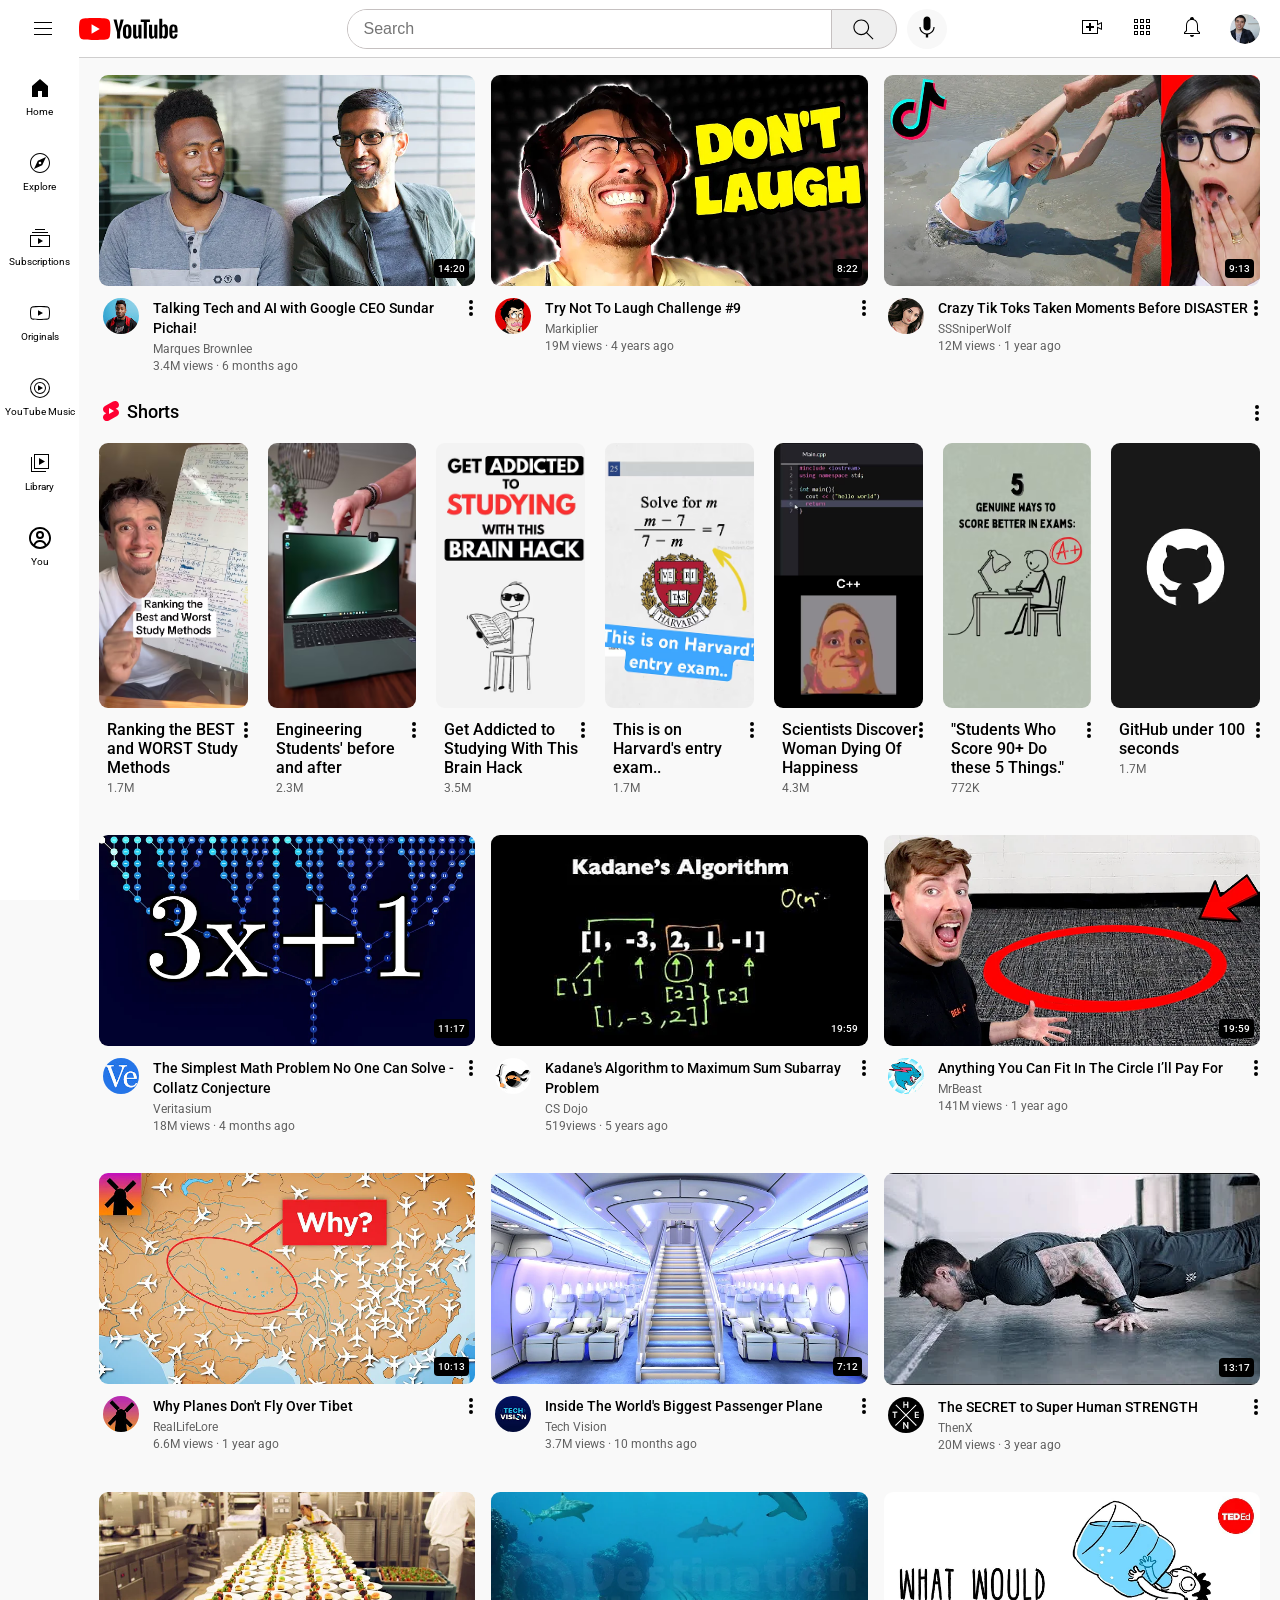
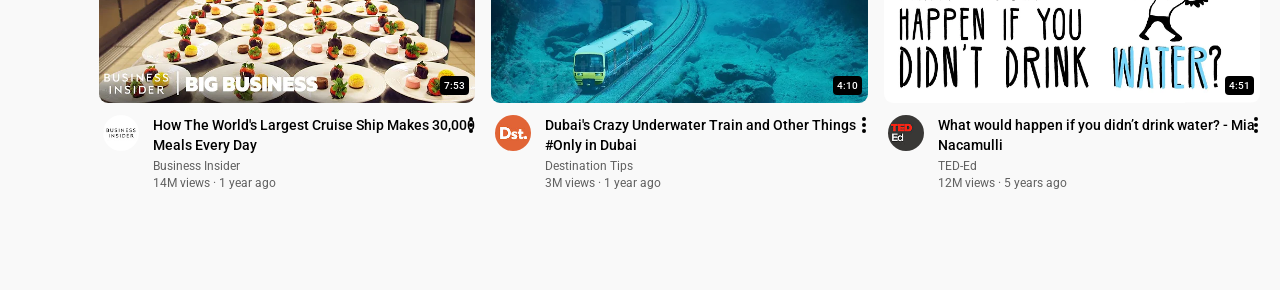
==== index.html @ 990bb137 "Add new files" ====
<!DOCTYPE html>
<html lang="en">

<head>
  <meta charset="UTF-8">
  <meta name="viewport" content="width=device-width, initial-scale=1.0">
  <title>Youtube</title>
  <link rel="preconnect" href="https://fonts.googleapis.com">
  <link rel="preconnect" href="https://fonts.gstatic.com" crossorigin>
  <link
    href="https://fonts.googleapis.com/css2?family=Roboto:ital,wdth,wght@0,92.4,100..900;1,92.4,100..900&display=swap"
    rel="stylesheet">
    <link rel="stylesheet" href="style/general.css">
    <link rel="stylesheet" href="style/header-shorts.css">
    <link rel="stylesheet" href="style/header.css">
    <link rel="stylesheet" href="style/shorts.css">
    <link rel="stylesheet" href="style/sidebar.css">
    <link rel="stylesheet" href="style/video.css">
</head>

<body>
  <header>
  <div class="header">
    <div class="left-section">
      <img class="hamburger-menu-logo" src="Icons/hamburger-menu.svg">
      <img class="youtube-logo" src="Icons/youtube-logo.svg">
    </div>
  <div class="middle-section">
    <div class="search-container">
      <div class="search-bar">
        <div class="search-bar-icon">
          <img src="Icons/search.svg">
        </div>
        <input class="search-input" type="text" placeholder="Search">
      </div>
      <button class="search-button">
        <img class="search-icon" src="Icons/search.svg">
      </button>
    </div>
    <button class="voice-search-button">
      <img class="voice-search-icon" src="Icons/voice-search-icon.svg">
    </button>
  </div>
    <div class="right-section">
      <div class="upload-container">
        <img class="upload-icon" src="Icons/upload.svg">
      </div>
      <div class="youtube-apps-container">
       <img class="youtube-apps-icon" src="Icons/youtube-apps.svg">
      </div>
      <div class="notification-container">
        <img class="notification-icon" src="Icons/notifications.svg">
      </div>
        <img class="my-channel-picture" src="Channels-pic/my-channel.jpeg">
    </div>
  </div>
  </header>
  <nav class="sidebar">
    <div class="sidebar-link">
      <img src="Icons/home.svg" alt="">
      <div>Home</div>
    </div>
    <div class="sidebar-link">
      <img src="Icons/explore.svg" alt="">
      <div>Explore</div>
    </div>
    <div class="sidebar-link">
      <img src="Icons/subscriptions.svg" alt="">
      <div>Subscriptions</div>
    </div>
    <div class="sidebar-link">
      <img src="Icons/originals.svg" alt="">
      <div>Originals</div>
    </div>
    <div class="sidebar-link">
      <img src="Icons/youtube-music.svg" alt="">
      <div>YouTube Music</div>
    </div>
    <div class="sidebar-link">
      <img src="Icons/library.svg" alt="">
      <div>Library</div>
    </div>
    <div class="sidebar-link">
      <img src="Icons/you-button.svg" alt="">
      <div>You</div>
    </div>
  </nav>
 <main>
   <section class="video-grid">
    <article class="video-preview">
      <div class="thumbnail-row">
        <a href="https://www.youtube.com/watch?v=n2RNcPRtAiY" target="_blank">
          <img class="thumbnail" src="thumbnails/thumbnail-1.webp" alt="Video-thumbnail">
        </a>
        <div class="video-time">14:20</div>
      </div>
      <div class="video-info-grid" >
        <div class="channel-picture">
          <img class="profile-picture" src="Channels-pic/channel-1.jpeg" alt="Channel">
        </div>
        <div class="video-info">
         <p class="video-title">Talking Tech and AI with Google CEO Sundar Pichai!</p>
        <div class="burger-menu">
          <img src="Icons/burger-menu.svg" alt="">
        </div>
         <p class="video-author">Marques Brownlee</p>
         <p class="video-stats">3.4M views · 6 months ago</p>
        </div>
      </div>
    </article>
    <article class="video-preview">
      <div class="thumbnail-row">
        <a href="https://www.youtube.com/watch?v=mP0RAo9SKZk" target="_blank">
          <img class="thumbnail" src="thumbnails/thumbnail-2.webp" alt="Video-thumbnail">
        </a>
        <div class="video-time">8:22</div>
      </div>
      <div class="video-info-grid" >
        <div class="channel-picture">
          <img class="profile-picture" src="Channels-pic/channel-2.jpeg" alt="Channel">
        </div>
        <div class="video-info">
          <div class="burger-menu">
            <img src="Icons/burger-menu.svg" alt="">
          </div>
          <p class="video-title">Try Not To Laugh Challenge #9</p>
          <p class="video-author">Markiplier</p>
          <p class="video-stats">19M views · 4 years ago</p>
        </div>
      </div>
    </article>
    <article class="video-preview">
      <div class="thumbnail-row">
        <a href="https://www.youtube.com/watch?v=FgjPQQeTh1w" target="_blank">
          <img class="thumbnail" src="thumbnails/thumbnail-3.webp" alt="Video-thumbnail">
        </a>
         <div class="video-time">9:13</div>
      </div>
      <div class="video-info-grid" >
        <div class="channel-picture">
          <img class="profile-picture" src="Channels-pic/channel-3.jpeg" alt="Channel">
        </div>
        <div class="video-info">
          <p class="video-title">Crazy Tik Toks Taken Moments Before DISASTER</p>
          <div class="burger-menu">
            <img src="Icons/burger-menu.svg" alt="">
          </div>
          <p class="video-author">SSSniperWolf</p>
          <p class="video-stats">12M views · 1 year ago</p>
        </div>
      </div>
    </article>
  </section>
    <div class="shorts-header">
      <div class="shorts-icon">
        <img src="Icons/youtube-short-logo.svg">
        <span class="shorts-name">Shorts</span>
      </div>
      <div class="shorts-burger-menu">
        <img class="shorts-burger-menu-logo" src="Icons/burger-menu.svg" alt="">
      </div>
    </div>
    <div class="shorts-grid">
      <div class="shorts-video-preview">
        <div class="shorts-thumbnail-row">
          <img class="shorts-thumbnail" src="thumbnail-shorts/thumbanil-shorts-1.avif">
        </div>
        <div class="shorts-video-info">
          <p class="shorts-title">Ranking the BEST and WORST Study Methods</p>
          <div class="shorts-burger-menu">
            <img src="Icons/burger-menu.svg">
          </div>
        </div>
        <p class="shorts-stats">1.7M</p>
      </div>
      <div class="shorts-video-preview">
        <div class="shorts-thumbnail-row">
          <img class="shorts-thumbnail" src="thumbnail-shorts/thumbanil-shorts-2.avif">
        </div>
        <div class="shorts-video-info">
          <p class="shorts-title">Engineering Students' before and after</p>
          <div class="shorts-burger-menu">
            <img src="Icons/burger-menu.svg">
          </div>
        </div>
        <p class="shorts-stats"> 2.3M</p>
      </div>
      <div class="shorts-video-preview">
        <div class="shorts-thumbnail-row">
          <img class="shorts-thumbnail" src="thumbnail-shorts/thumbanil-shorts-3.avif">
        </div>
        <div class="shorts-video-info">
          <p class="shorts-title">Get Addicted to Studying With This Brain Hack</p>
          <div class="shorts-burger-menu">
            <img src="Icons/burger-menu.svg">
          </div>
        </div>
        <p class="shorts-stats">3.5M</p>
      </div>
      <div class="shorts-video-preview">
        <div class="shorts-thumbnail-row">
          <img class="shorts-thumbnail" src="thumbnail-shorts/thumbanil-shorts-4.avif">
        </div>
        <div class="shorts-video-info">
          <p class="shorts-title">This is on Harvard's entry exam..</p>
          <div class="shorts-burger-menu">
            <img src="Icons/burger-menu.svg">
          </div>
        </div>
        <p class="shorts-stats"> 1.7M</p>  
      </div>
      <div class="shorts-video-preview">
        <div class="shorts-thumbnail-row">
          <img class="shorts-thumbnail" src="thumbnail-shorts/thumbanil-shorts-5.avif">
        </div>
        <div class="shorts-video-info">
          <p class="shorts-title">Scientists Discover Woman Dying Of Happiness</p>
          <div class="shorts-burger-menu">
            <img src="Icons/burger-menu.svg">
          </div>
        </div>
        <p class="shorts-stats">4.3M</p>  
      </div>
      <div class="shorts-video-preview">
        <div class="shorts-thumbnail-row">
          <img class="shorts-thumbnail" src="thumbnail-shorts/thumbanil-shorts-6.avif">
        </div>
        <div class="shorts-video-info">
          <p class="shorts-title">"Students Who Score 90+ Do these 5 Things."</p>
          <div class="shorts-burger-menu">
            <img src="Icons/burger-menu.svg">
          </div>
        </div>
        <p class="shorts-stats">772K</p>  
      </div>
      <div class="shorts-video-preview">
        <div class="shorts-thumbnail-row">
          <img class="shorts-thumbnail" src="thumbnail-shorts/thumbanil-shorts-7.avif">
        </div>
        <div class="shorts-video-info">
          <p class="shorts-title">GitHub under 100 seconds</p>
          <div class="shorts-burger-menu">
            <img src="Icons/burger-menu.svg">
          </div>
        </div>
        <p class="shorts-stats"> 1.7M</p>  
      </div>
     </div>
      <section class="video-grid">
        <article class="video-preview">
          <div class="thumbnail-row">
            <a href="https://www.youtube.com/watch?v=86CQq3pKSUw" target="_blank">
              <img class="thumbnail" src="thumbnails/thumbnail-4.webp" alt="Video-thumbnail">
            </a>
              <div class="video-time">11:17</div>
          </div>
          <div class="video-info-grid">
            <div class="channel-picture">
              <img class="profile-picture" src="Channels-pic/channel-4.jpeg" alt="Channel">
            </div>
            <div class="video-info">
              <p class="video-title">The Simplest Math Problem No One Can Solve - Collatz Conjecture</p>
              <div class="burger-menu">
                <img src="Icons/burger-menu.svg" alt="">
              </div>
              <p class="video-author">Veritasium</p>
              <p class="video-stats">18M views · 4 months ago</p>
            </div>
          </div>
        </article>
        <article class="video-preview">
          <div class="thumbnail-row">
            <a href="https://www.youtube.com/watch?v=86CQq3pKSUw" target="_blank">
              <img class="thumbnail" src="thumbnails/thumbnail-5.webp" alt="Video-thumbnail">
            </a>
        <div class="video-time">19:59</div>
          </div>
          <div class="video-info-grid">
            <div class="channel-picture">
              <img class="profile-picture" src="Channels-pic/channel-5.jpeg" alt="Channel">
            </div>
            <div class="video-info">
              <div class="burger-menu">
                <img src="Icons/burger-menu.svg" alt="">
              </div>
              <p class="video-title">Kadane's Algorithm to Maximum Sum Subarray Problem</p>
              <p class="video-author">CS Dojo</p>
              <p class="video-stats"> 519views · 5 years ago</p>
            </div>
          </div>
        </article>
        <article class="video-preview">
          <div class="thumbnail-row">
            <a href="https://www.youtube.com/watch?v=yXWw0_UfSFg" target="_blank">
              <img class="thumbnail" src="thumbnails/thumbnail-6.webp" alt="Video-thumbnail">
            </a>
            <div class="video-time">19:59</div>
          </div>
          <div class="video-info-grid">
            <div class="channel-picture">
              <img class="profile-picture" src="Channels-pic/channel-6.jpeg" alt="Channel">
            </div>
            <div class="video-info">
              <p class="video-title">Anything You Can Fit In The Circle I’ll Pay For</p>
              <div class="burger-menu">
                <img src="Icons/burger-menu.svg" alt="">
              </div>
              <p class="video-author">MrBeast</p>
              <p class="video-stats">141M views · 1 year ago</p>
            </div>
          </div>
        </article>
        <article class="video-preview">
          <div class="thumbnail-row">
            <a href="https://www.youtube.com/watch?v=fNVa1qMbF9Y" target="_blank">
              <img class="thumbnail" src="thumbnails/thumbnail-7.webp" alt="Video-thumbnail">
            </a>
            <div class="video-time">10:13</div>
          </div>
          <div class="video-info-grid">
            <div class="channel-picture">
              <img class="profile-picture" src="Channels-pic/channel-7.jpeg" alt="Channel">
            </div>
            <div class="video-info">
              <p class="video-title">Why Planes Don't Fly Over Tibet</p>
              <div class="burger-menu">
                <img src="Icons/burger-menu.svg" alt="">
              </div>
              <p class="video-author">RealLifeLore</p>
              <p class="video-stats">6.6M views · 1 year ago</p>
            </div>
          </div>
        </article>
        <article class="video-preview">
          <div class="thumbnail-row">
            <a href="https://www.youtube.com/watch?v=lFm4EM1juls" target="_blank">
              <img class="thumbnail" src="thumbnails/thumbnail-8.webp" alt="Video-thumbnail">
            </a>
            <div class="video-time">7:12</div> 
          </div>
          <div class="video-info-grid">
            <div class="channel-picture">
              <img class="profile-picture" src="Channels-pic/channel-8.jpeg" alt="Channel">
            </div>
            <div class="video-info">
              <p class="video-title">Inside The World's Biggest Passenger Plane</p>
              <div class="burger-menu">
                <img src="Icons/burger-menu.svg" alt="">
              </div>
              <p class="video-author">Tech Vision</p>
              <p class="video-stats">3.7M views · 10 months ago</p>
            </div>
          </div>
        </article>
        <article class="video-preview">
          <div class="thumbnail-row">
            <a href="https://www.youtube.com/watch?v=ixmxOlcrlUc" target="_blank">
              <img class="thumbnail" src="thumbnails/thumbnail-9.webp" alt="Video-thumbnail">
            </a>
            <div class="video-time">13:17</div> 
          </div>
          <div class="video-info-grid">
            <div class="channel-picture">
              <img class="profile-picture" src="Channels-pic/channel-9.jpeg" alt="Channel">
            </div>
            <div class="video-info">
              <p class="video-title">The SECRET to Super Human STRENGTH</p>
              <div class="burger-menu">
                <img src="Icons/burger-menu.svg" alt="">
              </div>
              <p class="video-author">ThenX</p>
              <p class="video-stats">20M views · 3 year ago</p>
            </div>
          </div>
        </article>
        <article class="video-preview">
          <div class="thumbnail-row">
            <a href="https://www.youtube.com/watch?v=R2vXbFp5C9o" target="_blank">
              <img class="thumbnail" src="thumbnails/thumbnail-10.webp" alt="Video-thumbnail">
            </a>
            <div class="video-time">7:53</div>
          </div>
          <div class="video-info-grid">
            <div class="channel-picture">
              <img class="profile-picture" src="Channels-pic/channel-10.jpeg" alt="Channel">
            </div>
            <div class="video-info">
              <p class="video-title">How The World's Largest Cruise Ship Makes 30,000 Meals Every Day</p>
              <div class="burger-menu">
                <img src="Icons/burger-menu.svg" alt="">
              </div>
              <p class="video-author">Business Insider</p>
              <p class="video-stats">14M views · 1 year ago</p>
            </div>
          </div>
        </article>
        <article class="video-preview">
          <div class="thumbnail-row">
            <a href="https://www.youtube.com/watch?v=0nZuYyXET3s" target="_blank">
              <img class="thumbnail" src="thumbnails/thumbnail-11.webp" alt="Video-thumbnail">
            </a>
              <div class="video-time">4:10</div>
          </div>
          <div class="video-info-grid">
            <div class="channel-picture">
              <img class="profile-picture" src="Channels-pic/channel-11.jpeg" alt="Channel">
            </div>
            <div class="video-info">
              <p class="video-title">Dubai's Crazy Underwater Train and Other Things #Only in Dubai</p>
              <div class="burger-menu">
                <img src="Icons/burger-menu.svg" alt="">
              </div>
              <p class="video-author">Destination Tips</p>
              <p class="video-stats">3M views · 1 year ago</p>
            </div>
          </div>
        </article>
        <article class="video-preview">
          <div class="thumbnail-row">
            <a href="https://www.youtube.com/watch?v=9iMGFqMmUFs" target="_blank">
              <img class="thumbnail" src="thumbnails/thumbnail-12.webp" alt="Video-thumbnail">
            </a>
              <div class="video-time">4:51</div>              
          </div>
          <div class="video-info-grid">
            <div class="channel-picture">
              <img class="profile-picture" src="Channels-pic/channel-12.jpeg" alt="Channel">
            </div>
            <div class="video-info">
              <p class="video-title">What would happen if you didn’t drink water? - Mia Nacamulli</p>
              <div class="burger-menu">
                <img src="Icons/burger-menu.svg" alt="">
              </div>
              <p class="video-author">TED-Ed</p>
              <p class="video-stats">12M views · 5 years ago</p>
            </div>
          </div>
        </article>
      </section>
    </main>
</body>
</html>
---- style/general.css ----
body , .vide-grid{
  font-family: Roboto, Arial;
  padding-top: 55px;
  padding-left: 79px;
  margin: 0;
  background-color: rgb(249, 249, 249);
  padding-bottom:100px;
} 

p {
  margin: 0;
}
---- style/header-shorts.css ----
.shorts-header{
  height: 40px;
  display: flex;
  flex-direction: row;
  justify-content: space-between;
  position: relative;
  padding-bottom: 10px;
  background-color: rgb(249, 249, 249);
}
.shorts-icon{
  position:absolute;
  left:0;
  display: flex;
  align-items: center;
  bottom:0;
  left: 20px;
  
}
.shorts-burger-menu{
  position: relative;
  cursor: pointer;
  padding:8px;
  width: 24px;
  height: 24px;
  cursor: pointer;
  transition: opacity 0.15s;
  /* border: 1px solid red; */
  }
  .shorts-burger-menu-logo{
    position: absolute;
    bottom:-22px;
    left:-13px;
  }
.shorts-burger-menu:hover{
  background-color: rgb(218, 203, 203);
  border-radius: 50%;
}
.shorts-burger-menu:active{
  opacity: 0.8;
}
.shorts-name{
  font-size: 18px;
  font-weight: 500;
  padding-left: 4px;
}
---- style/header.css ----
.header {
  display: flex;
  justify-content: space-between;
  align-items: center;
  position: fixed;
  top: 0;
  left: 0;
  right: 0;
  height: 57px;
  background-color: white;
  border-bottom: 1px solid rgb(207, 206, 206);
  z-index: 100;
}

.header:focus-within .middle-section {
  /* grows ONLY from the left: margin-left shrinks by exactly
     the same amount the icon grows (40px), margin-right is untouched
     so the right edge (search-button/voice button) never moves */
  margin-left: 30px;
  max-width: 640px;
}

/* Left section */
.left-section {
  display: flex;
  align-items: center;
}

.hamburger-menu-logo {
  height: 24px;
  margin-left: 31px;
  margin-right: 24px;
}

.youtube-logo {
  height: 22px;
}

/* Middle section */
.middle-section {
  display: flex;
  flex: 1;
  max-width: 600px;
  margin-left: 70px;
  margin-right: 35px;
  transition: margin-left 0.2s, max-width 0.2s;
}

.search-container {
  display: flex;
  flex: 1;
  height: 40px;
}

.search-bar {
  display: flex;
  align-items: center;
  flex: 1;
  height: 40px;
  box-sizing: border-box;
  overflow: hidden;
  border: 1px solid rgb(197, 192, 192);
  border-radius: 100px 0 0 100px;
  box-shadow: inset 0 2px 2px rgba(238, 238, 238, 0.05);
  transition: border-color 0.2s;
}

.search-bar:focus-within {
  border-color: rgb(31, 31, 31);
}

/* the icon is now a normal flex child, not absolutely positioned,
   so it can never escape to a wrong parent */
.search-bar-icon {
  display: flex;
  align-items: center;
  justify-content: center;
  flex-shrink: 0;
  width: 0;
  opacity: 0;
  overflow: hidden;
  transition: width 0.2s, opacity 0.2s;
}

.search-bar-icon img {
  width: 22px;
  margin-left: 16px;
}

.search-bar:focus-within .search-bar-icon {
  width: 40px;
  opacity: 1;
}

.search-input {
  flex: 1;
  min-width: 0;
  height: 100%;
  padding-left: 16px;
  border: none;
  outline: none;
  font-size: 16px;
  box-sizing: border-box;
}

.search-input::placeholder {
  font-size: 16px;
}

.search-button {
  width: 66px;
  height: 40px;
  margin-left: -1px;
  margin-right: 10px;
  box-sizing: border-box;
  border: 1px solid rgb(197, 192, 192);
  border-radius: 0 100px 100px 0;
}

.search-icon {
  height: 27px;
  padding-top: 4px;
}

.voice-search-button {
  width: 40px;
  height: 40px;
  border: none;
  border-radius: 50%;
  background-color: rgb(248, 248, 248);
}

.voice-icon {
  height: 24px;
}

/* Right section */
.right-section {
  display: flex;
  justify-content: space-between;
  align-items: center;
  flex-shrink: 0;
  width: 180px;
  margin-right: 20px;
}

.upload-icon,
.notification-icon,
.youtube-apps-icon {
  height: 24px;
}

.my-channel-picture {
  height: 30px;
  border-radius: 50%;
}
---- style/shorts.css ----
.shorts-grid {
  display: grid;
  grid-template-columns: repeat(7, minmax(140px, 1fr));
  row-gap: 0px;
  column-gap: 20px;
  background-color: rgb(249, 249, 249);
  padding-bottom: 40px;
  box-sizing: border-box;
  overflow-x: auto;
  padding: 20px;
}

.shorts-thumbnail {
  width: 100%;
  aspect-ratio: 9 / 16;
  object-fit: cover;
  border-radius: 9px;
}

.shorts-thumbnail-row {
  padding-bottom: 8px;
  overflow: hidden;
  min-width: 0;
  box-sizing: border-box;
}

.shorts-title {
  font-size: 16px;
  font-weight: 500;
  min-width: 0;
  overflow-wrap: break-word;
  display: -webkit-box;
  -webkit-box-orient: vertical;
  overflow: hidden;
}

.shorts-stats {
  font-size: 12px;
  color: rgb(96, 96, 96);
  padding-left: 8px;
}

.shorts-video-info {
  display: grid;
  grid-template-columns: 1fr auto;
  align-items: start;
  column-gap: 4px;
  padding-left: 8px;
  padding-bottom: 4px;
  box-sizing: border-box;
  min-width: 0;
  width: 100%;
  position: relative;

}
.shorts-burger-menu{
  position: absolute;
  top:-10px;
  right:-18px;
}
---- style/sidebar.css ----
.sidebar {
  position: fixed;
  top: 55px;
  bottom: 0;
  left: 0;
  width: 79px;
  padding-top: 4px;
  z-index: 200;
  background-color: white;
  overflow-y: auto;
}

.sidebar-link {
  cursor: pointer;
  height: 75px;
  display: flex;
  flex-direction: column;
  justify-content: center;
  align-items: center;

}

.sidebar-link:hover {
  background-color: rgb(216, 213, 213);
}

.sidebar-link img {
  height: 24px;
  margin-bottom: 6.5px;
}

.sidebar-link div {
  font-size: 10px;
}
---- style/video.css ----
.thumbnail{
  width:100%;
  border-radius: 9px;
}
.video-title {
  font-size: 14px;
  font-weight: 500;
  line-height: 20px;
  margin-bottom: 4px;
}
.video-info-grid {
  display: grid;
  grid-template-columns: 50px 1fr;
  padding-left: 4px;
}
.profile-picture {
  width: 36px;
  border-radius: 50%;
}
.thumbnail-row {
  margin-bottom: 8px;
  position: relative;
}
.video-author,
.video-stats {
  font-size: 12px;
  color: rgb(96, 96, 96);
}

.video-stats{
  margin-top: 3px;
}
.video-grid{
  display: grid;
  grid-template-columns: 1fr 1fr 1fr;
  column-gap: 16px;
  row-gap: 40px;
  padding: 20px;
  padding-bottom:0;
}
@media (max-width:720px){
  .video-grid {
    grid-template-columns: repeat(2,1fr);
  }
}
.video-info{
  position: relative;
}
.burger-menu{
  position:absolute;
  top:-10px;
  right:-16px;
}

.burger-menu {
  width: 24px;
  height: 24px;
  cursor: pointer;
  padding: 8px;
  transition: opacity 0.15s;
  flex-shrink: 0;
}

.burger-menu:hover {
  background-color: rgb(218, 203, 203);
  border-radius: 50%;
}

.burger-menu:active {
  opacity: 0.6;
}
.video-time{
  position:absolute;
  background-color:black;
  color:white;
  bottom:12px;
  right:6px;
  border-radius: 4px;
  font-size:10px;
  font-weight: 500;
  padding:4px;
}
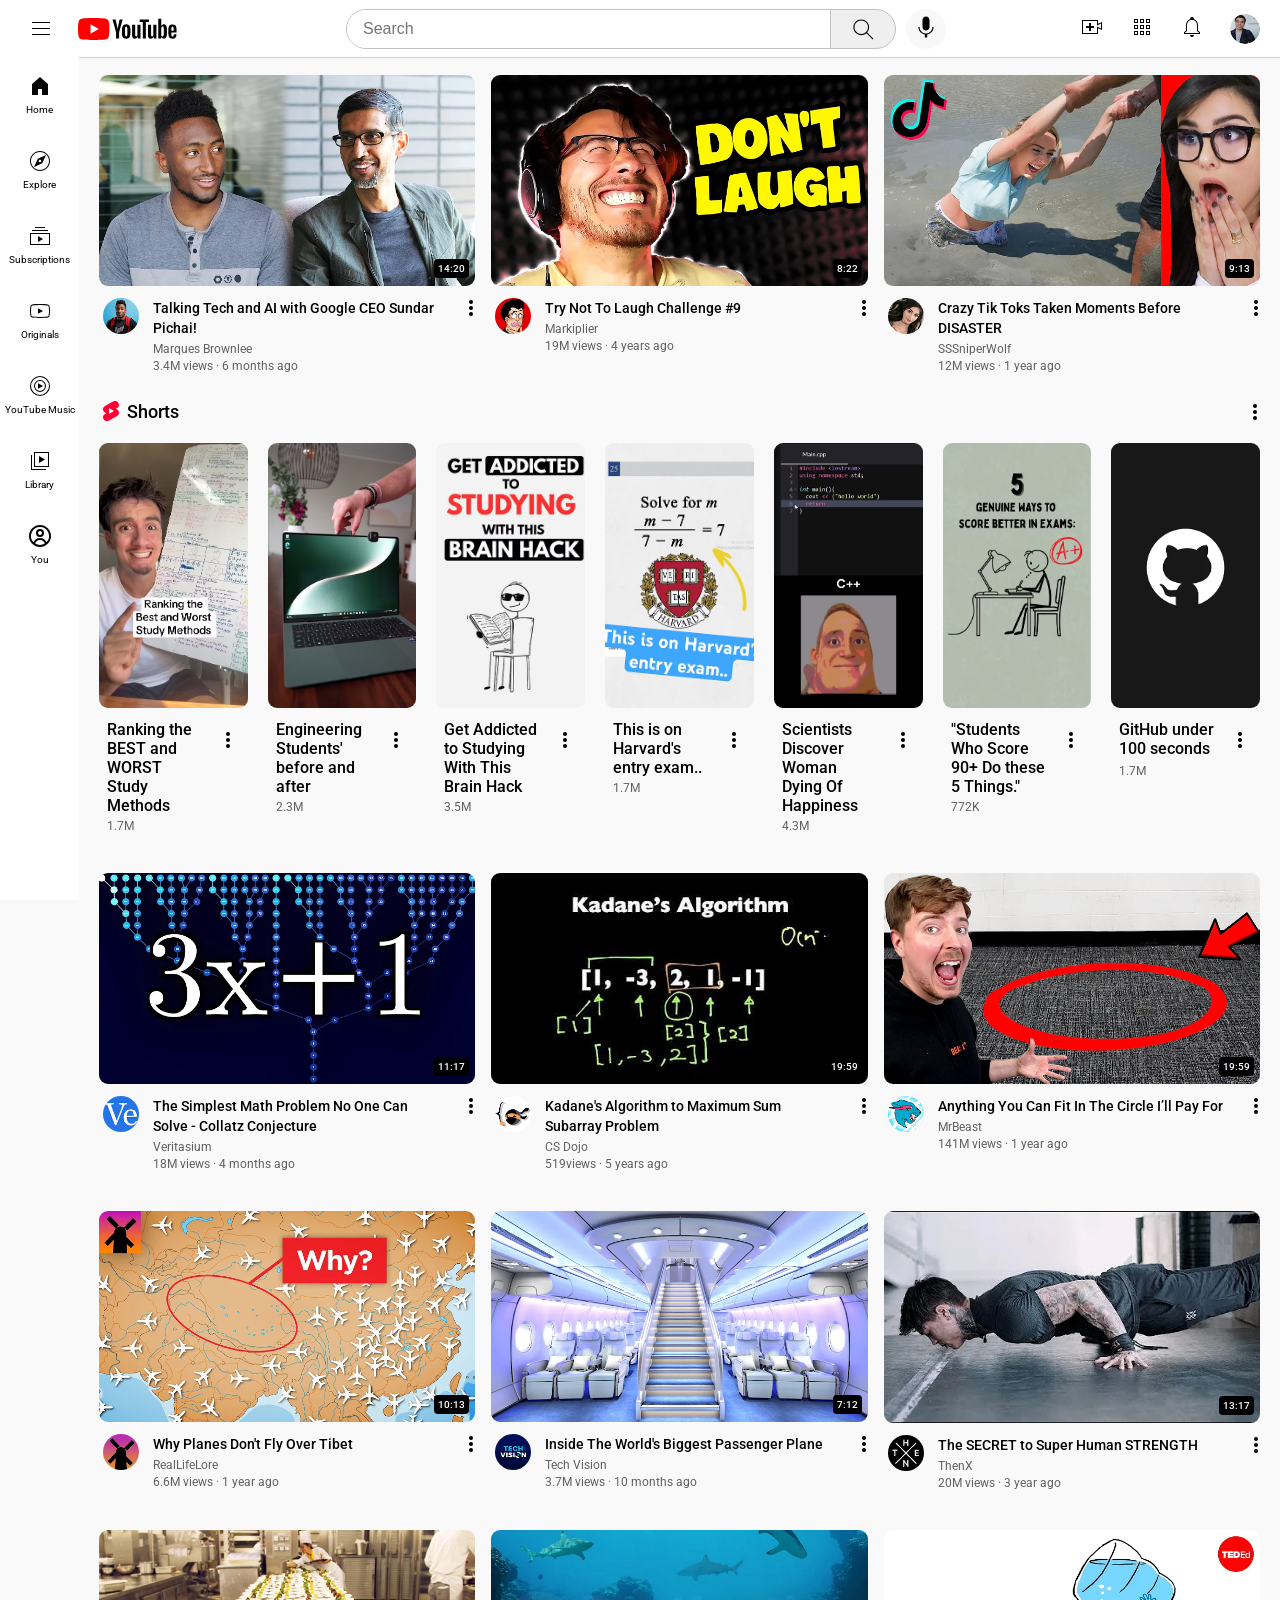
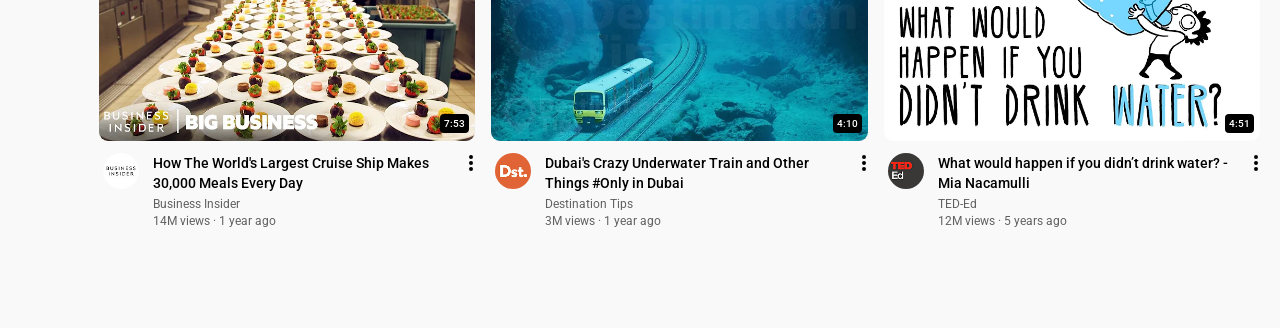
==== commit cadfc6b2: "add new files" ====
--- a/index.html
+++ b/index.html
@@ -22,7 +22,7 @@
   <header>
   <div class="header">
     <div class="left-section">
-      <img class="hamburger-menu-logo" src="Icons/hamburger-menu.svg">
+        <img class="hamburger-menu-logo" src="Icons/hamburger-menu.svg">
       <img class="youtube-logo" src="Icons/youtube-logo.svg">
     </div>
   <div class="middle-section">
@@ -156,8 +156,8 @@
         <img src="Icons/youtube-short-logo.svg">
         <span class="shorts-name">Shorts</span>
       </div>
-      <div class="shorts-burger-menu">
-        <img class="shorts-burger-menu-logo" src="Icons/burger-menu.svg" alt="">
+      <div class="shorts-header-burger-menu">
+        <img class="shorts-header-burger-menu-logo" src="Icons/burger-menu.svg" alt="">
       </div>
     </div>
     <div class="shorts-grid">
--- a/style/general.css
+++ b/style/general.css
@@ -1,4 +1,4 @@
-body , .vide-grid{
+body {
   font-family: Roboto, Arial;
   padding-top: 55px;
   padding-left: 79px;
--- a/style/header-shorts.css
+++ b/style/header-shorts.css
@@ -16,28 +16,19 @@
   left: 20px;
   
 }
-.shorts-burger-menu{
-  position: relative;
-  cursor: pointer;
-  padding:8px;
-  width: 24px;
-  height: 24px;
-  cursor: pointer;
-  transition: opacity 0.15s;
-  /* border: 1px solid red; */
-  }
-  .shorts-burger-menu-logo{
-    position: absolute;
-    bottom:-22px;
-    left:-13px;
-  }
-.shorts-burger-menu:hover{
-  background-color: rgb(218, 203, 203);
-  border-radius: 50%;
+.shorts-header-burger-menu{
+ position:absolute;
+ bottom:-11px;
+ right:5px;
+ padding: 6px 8px;
+ cursor: pointer;
+
 }
-.shorts-burger-menu:active{
-  opacity: 0.8;
+.shorts-header-burger-menu:hover{
+ border-radius: 50%;
+ background-color: rgb(218, 203, 203);
 }
+
 .shorts-name{
   font-size: 18px;
   font-weight: 500;
--- a/style/header.css
+++ b/style/header.css
@@ -28,8 +28,14 @@
 
 .hamburger-menu-logo {
   height: 24px;
-  margin-left: 31px;
-  margin-right: 24px;
+  margin-left: 20px;
+  margin-right: 16px;
+  cursor: pointer;
+  padding:9px;
+}
+.hamburger-menu-logo:hover{
+  background-color: rgb(216, 213, 213);
+  border-radius: 50%;
 }
 
 .youtube-logo {
@@ -43,7 +49,7 @@
   max-width: 600px;
   margin-left: 70px;
   margin-right: 35px;
-  transition: margin-left 0.2s, max-width 0.2s;
+  transition: margin-left 0.15s, max-width 0.15s;
 }
 
 .search-container {
@@ -79,7 +85,7 @@
   width: 0;
   opacity: 0;
   overflow: hidden;
-  transition: width 0.2s, opacity 0.2s;
+  transition: width 0.15s, opacity 0.15s;
 }
 
 .search-bar-icon img {
@@ -115,6 +121,7 @@
   box-sizing: border-box;
   border: 1px solid rgb(197, 192, 192);
   border-radius: 0 100px 100px 0;
+  cursor: pointer;
 }
 
 .search-icon {
@@ -128,7 +135,8 @@
   border: none;
   border-radius: 50%;
   background-color: rgb(248, 248, 248);
-}
+  cursor: pointer;
+} 
 
 .voice-icon {
   height: 24px;
@@ -148,9 +156,11 @@
 .notification-icon,
 .youtube-apps-icon {
   height: 24px;
+  cursor: pointer;
 }
 
 .my-channel-picture {
   height: 30px;
   border-radius: 50%;
+  cursor: pointer;
 }
--- a/style/shorts.css
+++ b/style/shorts.css
@@ -3,7 +3,6 @@
   grid-template-columns: repeat(7, minmax(140px, 1fr));
   row-gap: 0px;
   column-gap: 20px;
-  background-color: rgb(249, 249, 249);
   padding-bottom: 40px;
   box-sizing: border-box;
   overflow-x: auto;
@@ -15,6 +14,7 @@
   aspect-ratio: 9 / 16;
   object-fit: cover;
   border-radius: 9px;
+  cursor: pointer;
 }
 
 .shorts-thumbnail-row {
@@ -53,10 +53,24 @@
   position: relative;
 
 }
-.shorts-burger-menu{
-  position: absolute;
-  top:-10px;
-  right:-18px;
+.shorts-burger-menu {
+  position: relative;
+  cursor: pointer;
+  padding: 8px;
+  width: 24px;
+  height: 24px;
+  top: 0px;
+  right: 9px;
+  transition: opacity 0.15s;
+  right: 0;
+}
+.shorts-burger-menu:hover {
+  background-color: rgb(218, 203, 203);
+  border-radius: 50%;
+}
+
+.shorts-burger-menu:active {
+  opacity: 0.8;
 }
 
 
--- a/style/sidebar.css
+++ b/style/sidebar.css
@@ -1,6 +1,6 @@
 .sidebar {
   position: fixed;
-  top: 55px;
+  top: 53px;
   bottom: 0;
   left: 0;
   width: 79px;
--- a/style/video.css
+++ b/style/video.css
@@ -7,11 +7,12 @@
   font-weight: 500;
   line-height: 20px;
   margin-bottom: 4px;
+  margin-right:30px;
 }
 .video-info-grid {
   display: grid;
   grid-template-columns: 50px 1fr;
-  padding-left: 4px;
+  margin-left: 4px;
 }
 .profile-picture {
   width: 36px;
